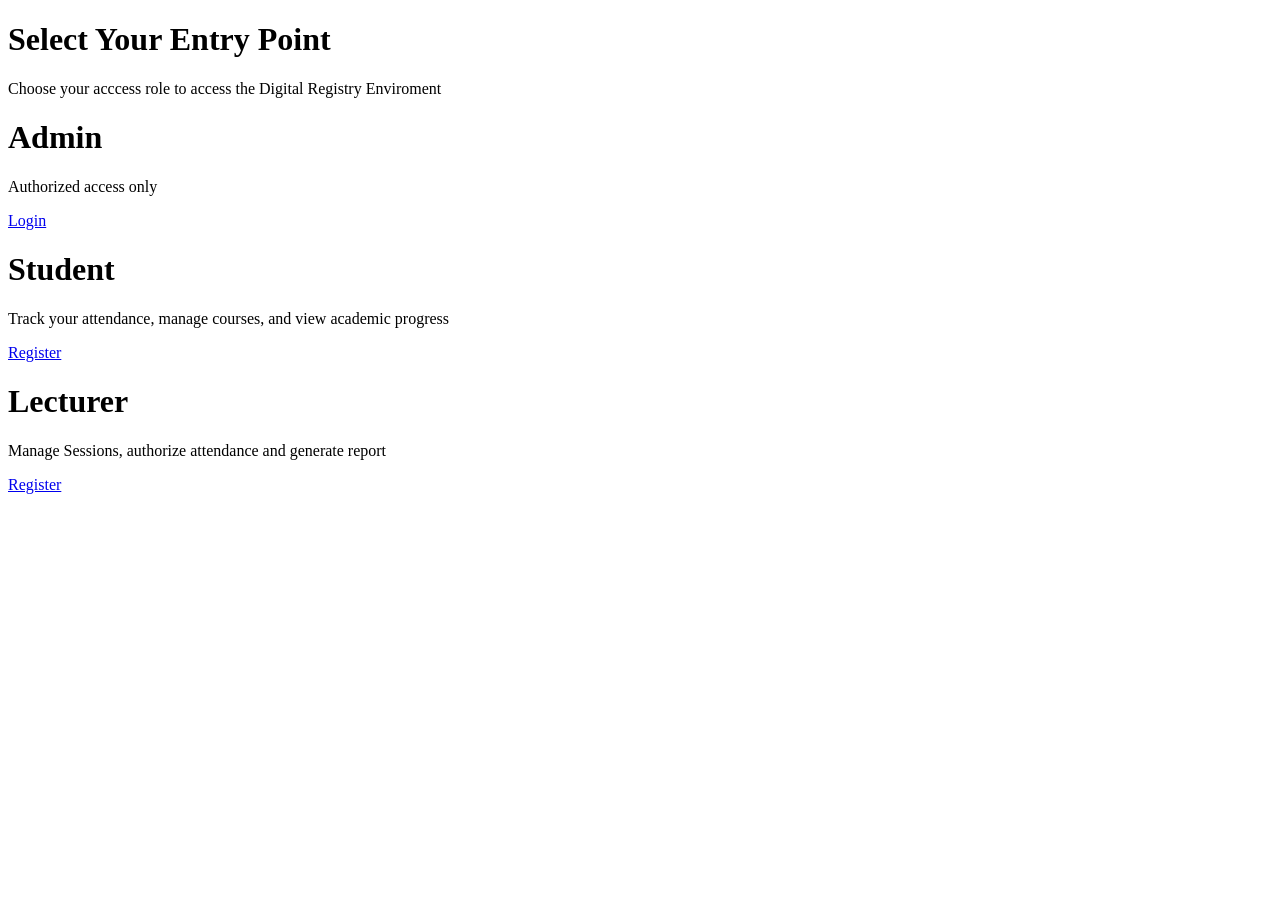
==== Shared/index.html @ a49c2806 "update" ====
<!DOCTYPE html>
<html lang="en">
<head>
    <meta charset="UTF-8">
    <meta name="viewport" content="width=device-width, initial-scale=1.0">
    <title>AtendlyWeb</title>
</head>
<body>
    <!-- hi, this is Michael, i just wanted to settle who the alpa developer is , it's me   so you guys better respect all the css here, after each styling refer to var(--alpha-dev ) , :root{ --alpha-dev : Michael Omale },for audit and my blessings, God speed  kids let's build something jaw dropping, and nifemi better not come and bully me with you js skills, comment anything that i will need,  so that i won't injure, and you ose, you didnt even create an index.html file  -->


    <h1>Select Your <span>Entry Point</span></h1>
        <p>Choose your acccess role to access the Digital Registry Enviroment</p>
        <div class="entryPoints">
            <div class="adminEntry">
                <h1>Admin</h1>
                <p>Authorized access only</p>
                <a href="./Admin-App/adminLogin.html">Login</a>
            </div>
            <div class="studentEntry">
                <h1>Student</h1>
                <p>Track your attendance, manage courses, and view academic progress </p>
                <a href="./Student-App/studentReg.html">Register</a>
            </div>
            <div class="lecturerEntry">
                <h1>Lecturer</h1>
                <p>Manage Sessions, authorize attendance and generate report </p>
                <a href="./Lecturer-App/lecturerReg.html">Register</a>
            </div>
        </div>
    </body>
</html>
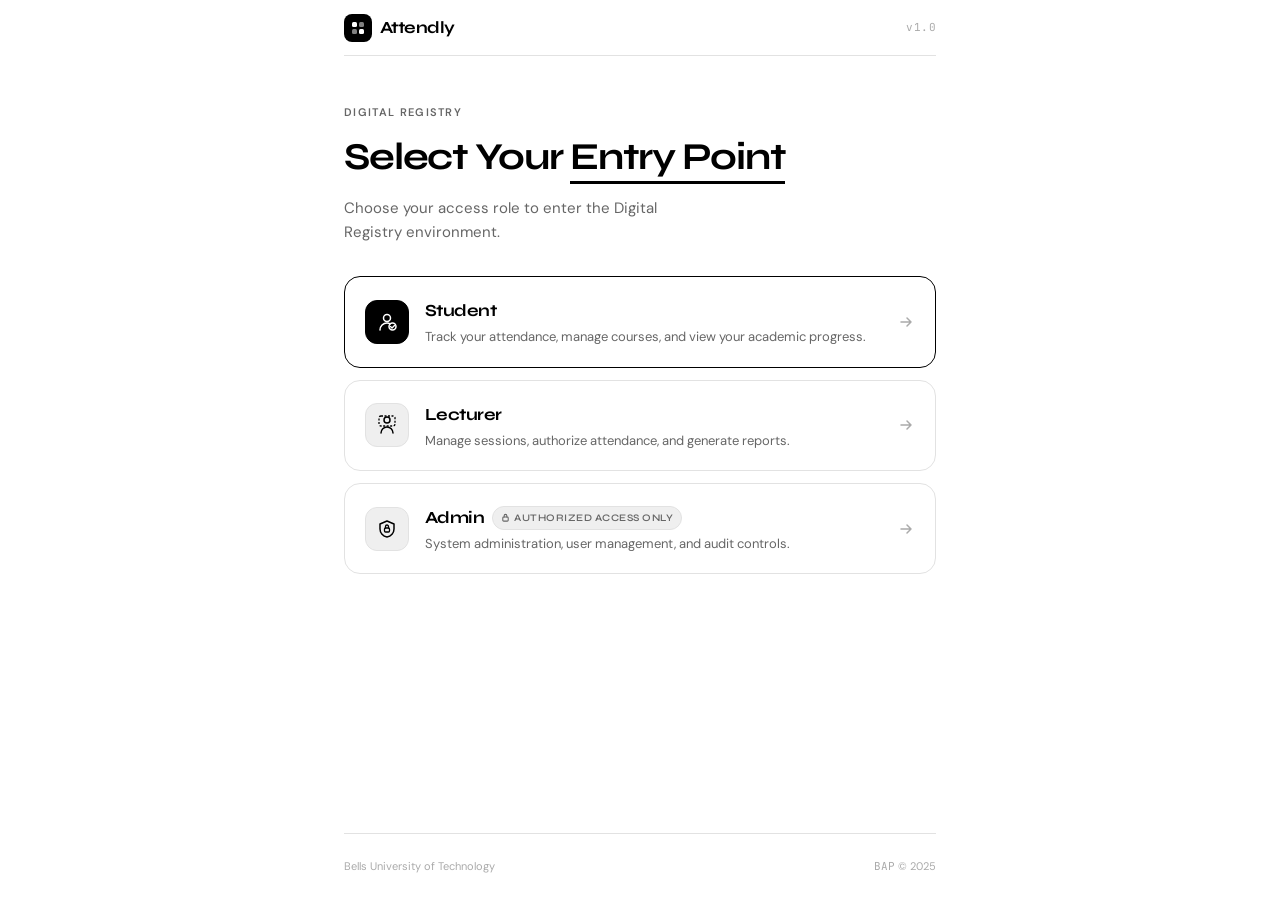
==== commit 89665d68: "updates" ====
--- a/Shared/index.html
+++ b/Shared/index.html
@@ -1,32 +1,363 @@
 <!DOCTYPE html>
 <html lang="en">
+
 <head>
     <meta charset="UTF-8">
     <meta name="viewport" content="width=device-width, initial-scale=1.0">
-    <title>AtendlyWeb</title>
+    <title>Attendly — Digital Registry</title>
+    <link rel="stylesheet" href="./attendly-tokens.css">
+    <style>
+        /*
+     * ─────────────────────────────────────────────
+     *  index.html — Role Selection Landing
+     *  Alpha dev: var(--alpha-dev)
+     *  All tokens sourced from attendly-tokens.css
+     * ─────────────────────────────────────────────
+     */
+
+        .landing-page {
+            min-height: 100dvh;
+            max-width: var(--max-content);
+            margin: 0 auto;
+            display: flex;
+            flex-direction: column;
+            padding: 0 var(--space-6);
+        }
+
+        /* ── Header ── */
+        .landing-header {
+            height: var(--header-h);
+            display: flex;
+            align-items: center;
+            justify-content: space-between;
+            border-bottom: 1px solid var(--color-border-default);
+        }
+
+        .landing-logo {
+            font-family: var(--font-display);
+            font-size: var(--text-lg);
+            font-weight: var(--fw-bold);
+            letter-spacing: var(--tracking-tight);
+            color: var(--color-text-primary);
+            display: flex;
+            align-items: center;
+            gap: var(--space-2);
+        }
+
+        .landing-logo .logo-mark {
+            width: 28px;
+            height: 28px;
+            background: var(--color-accent);
+            border-radius: var(--radius-md);
+            display: flex;
+            align-items: center;
+            justify-content: center;
+            flex-shrink: 0;
+        }
+
+        .landing-header-meta {
+            font-size: var(--text-xs);
+            color: var(--color-text-tertiary);
+            font-family: var(--font-mono);
+            letter-spacing: var(--tracking-wide);
+        }
+
+        /* ── Hero ── */
+        .landing-hero {
+            padding: var(--space-12) 0 var(--space-8);
+        }
+
+        .landing-hero .eyebrow {
+            font-size: var(--text-xs);
+            font-weight: var(--fw-semibold);
+            letter-spacing: var(--tracking-widest);
+            text-transform: uppercase;
+            color: var(--color-text-secondary);
+            margin-bottom: var(--space-3);
+        }
+
+        .landing-hero h1 {
+            font-size: var(--text-4xl);
+            line-height: var(--leading-tight);
+            letter-spacing: var(--tracking-tight);
+            margin-bottom: var(--space-3);
+        }
+
+        /* The span accent word stays black/white — no color breaks the monochrome rule */
+        .landing-hero h1 span {
+            display: inline-block;
+            border-bottom: 3px solid var(--color-accent);
+            padding-bottom: 2px;
+        }
+
+        .landing-hero p {
+            font-size: var(--text-md);
+            color: var(--color-text-secondary);
+            line-height: var(--leading-normal);
+            max-width: 340px;
+        }
+
+        /* ── Entry Point Cards ── */
+        .entry-grid {
+            display: flex;
+            flex-direction: column;
+            gap: var(--space-3);
+            padding-bottom: var(--space-10);
+        }
+
+        .entry-card {
+            display: flex;
+            align-items: center;
+            gap: var(--space-4);
+            padding: var(--space-5);
+            background: var(--color-bg-base);
+            border: 1px solid var(--color-border-default);
+            border-radius: var(--card-radius);
+            text-decoration: none;
+            color: var(--color-text-primary);
+            transition: var(--transition-default);
+            position: relative;
+            overflow: hidden;
+        }
+
+        .entry-card:hover {
+            border-color: var(--color-border-strong);
+            background: var(--color-bg-surface);
+            transform: translateY(-1px);
+            box-shadow: var(--shadow-sm);
+        }
+
+        .entry-card:active {
+            transform: translateY(0);
+            box-shadow: var(--shadow-none);
+        }
+
+        /* Student card gets the featured treatment — heavier border */
+        .entry-card.is-featured {
+            border-color: var(--color-border-heavy);
+            border-width: 1.5px;
+        }
+
+        .entry-card.is-featured:hover {
+            background: var(--color-bg-surface);
+        }
+
+        .entry-card-icon {
+            width: 44px;
+            height: 44px;
+            border-radius: var(--radius-lg);
+            background: var(--color-bg-raised);
+            border: 1px solid var(--color-border-default);
+            display: flex;
+            align-items: center;
+            justify-content: center;
+            flex-shrink: 0;
+            color: var(--color-text-primary);
+        }
+
+        .entry-card.is-featured .entry-card-icon {
+            background: var(--color-accent);
+            border-color: var(--color-accent);
+            color: var(--color-accent-fg);
+        }
+
+        .entry-card-body {
+            flex: 1;
+            min-width: 0;
+        }
+
+        .entry-card-title {
+            font-family: var(--font-display);
+            font-size: var(--text-lg);
+            font-weight: var(--fw-bold);
+            letter-spacing: var(--tracking-tight);
+            margin-bottom: var(--space-1);
+            display: flex;
+            align-items: center;
+            gap: var(--space-2);
+        }
+
+        .entry-card-desc {
+            font-size: var(--text-sm);
+            color: var(--color-text-secondary);
+            line-height: var(--leading-snug);
+        }
+
+        /* "Authorized access only" pill on Admin */
+        .entry-restricted-badge {
+            display: inline-flex;
+            align-items: center;
+            gap: 4px;
+            padding: 3px 8px;
+            font-size: var(--text-2xs);
+            font-weight: var(--fw-semibold);
+            letter-spacing: 0.05em;
+            text-transform: uppercase;
+            background: var(--color-bg-raised);
+            border: 1px solid var(--color-border-default);
+            border-radius: var(--radius-full);
+            color: var(--color-text-secondary);
+        }
+
+        .entry-card-arrow {
+            color: var(--color-text-tertiary);
+            flex-shrink: 0;
+            transition: transform var(--duration-normal) var(--ease-out);
+        }
+
+        .entry-card:hover .entry-card-arrow {
+            transform: translateX(3px);
+            color: var(--color-text-primary);
+        }
+
+        /* ── Footer ── */
+        .landing-footer {
+            margin-top: auto;
+            padding: var(--space-6) 0;
+            border-top: 1px solid var(--color-border-default);
+            display: flex;
+            align-items: center;
+            justify-content: space-between;
+        }
+
+        .landing-footer-text {
+            font-size: var(--text-xs);
+            color: var(--color-text-tertiary);
+        }
+
+        .landing-footer-text span {
+            font-family: var(--font-mono);
+        }
+    </style>
 </head>
+
 <body>
-    <!-- hi, this is Michael, i just wanted to settle who the alpa developer is , it's me   so you guys better respect all the css here, after each styling refer to var(--alpha-dev ) , :root{ --alpha-dev : Michael Omale },for audit and my blessings, God speed  kids let's build something jaw dropping, and nifemi better not come and bully me with you js skills, comment anything that i will need,  so that i won't injure, and you ose, you didnt even create an index.html file  -->
-
-
-    <h1>Select Your <span>Entry Point</span></h1>
-        <p>Choose your acccess role to access the Digital Registry Enviroment</p>
-        <div class="entryPoints">
-            <div class="adminEntry">
-                <h1>Admin</h1>
-                <p>Authorized access only</p>
-                <a href="./Admin-App/adminLogin.html">Login</a>
+
+    <div class="landing-page">
+
+        <!-- Header -->
+        <header class="landing-header">
+            <div class="landing-logo">
+                <div class="logo-mark">
+                    <!-- Logo mark: grid of 4 dots representing the attendance grid concept -->
+                    <svg width="16" height="16" viewBox="0 0 16 16" fill="none" aria-hidden="true">
+                        <rect x="2" y="2" width="5" height="5" rx="1.5" fill="white" />
+                        <rect x="9" y="2" width="5" height="5" rx="1.5" fill="white" opacity="0.5" />
+                        <rect x="2" y="9" width="5" height="5" rx="1.5" fill="white" opacity="0.5" />
+                        <rect x="9" y="9" width="5" height="5" rx="1.5" fill="white" />
+                    </svg>
+                </div>
+                Attendly
             </div>
-            <div class="studentEntry">
-                <h1>Student</h1>
-                <p>Track your attendance, manage courses, and view academic progress </p>
-                <a href="./Student-App/studentReg.html">Register</a>
+            <span class="landing-header-meta">v1.0</span>
+        </header>
+
+        <!-- Hero -->
+        <section class="landing-hero" aria-labelledby="hero-title">
+            <p class="eyebrow">Digital Registry</p>
+            <h1 id="hero-title">Select Your <span>Entry Point</span></h1>
+            <p>Choose your access role to enter the Digital Registry environment.</p>
+        </section>
+
+        <!-- Role Cards -->
+        <main>
+            <div class="entry-grid" role="list">
+
+                <!-- Student — featured / primary role -->
+                <a class="entry-card is-featured" href="../Student-App/studentAuth.html" role="listitem">
+                    <div class="entry-card-icon" aria-hidden="true">
+                        <!-- Student icon: person with checkmark -->
+                        <svg width="22" height="22" viewBox="0 0 22 22" fill="none">
+                            <circle cx="11" cy="7" r="3.5" stroke="currentColor" stroke-width="1.5" />
+                            <path d="M4 19c0-3.866 3.134-7 7-7h0c1.168 0 2.27.286 3.232.792" stroke="currentColor"
+                                stroke-width="1.5" stroke-linecap="round" />
+                            <circle cx="16.5" cy="15.5" r="3.5" stroke="currentColor" stroke-width="1.5" />
+                            <path d="M14.5 15.5l1.5 1.5 2.5-2.5" stroke="currentColor" stroke-width="1.4"
+                                stroke-linecap="round" stroke-linejoin="round" />
+                        </svg>
+                    </div>
+                    <div class="entry-card-body">
+                        <div class="entry-card-title">Student</div>
+                        <p class="entry-card-desc">Track your attendance, manage courses, and view your academic
+                            progress.</p>
+                    </div>
+                    <svg class="entry-card-arrow" width="18" height="18" viewBox="0 0 18 18" fill="none"
+                        aria-hidden="true">
+                        <path d="M4 9h10M10 5l4 4-4 4" stroke="currentColor" stroke-width="1.5" stroke-linecap="round"
+                            stroke-linejoin="round" />
+                    </svg>
+                </a>
+
+                <!-- Lecturer -->
+                <a class="entry-card" href="./Lecturer-App/lecturerAuth.html" role="listitem">
+                    <div class="entry-card-icon" aria-hidden="true">
+                        <!-- Lecturer icon: person at podium / board -->
+                        <svg width="22" height="22" viewBox="0 0 22 22" fill="none">
+                            <circle cx="11" cy="6" r="3" stroke="currentColor" stroke-width="1.5" />
+                            <path d="M5 19c0-3.314 2.686-6 6-6s6 2.686 6 6" stroke="currentColor" stroke-width="1.5"
+                                stroke-linecap="round" />
+                            <rect x="3" y="2" width="16" height="10" rx="2" stroke="currentColor" stroke-width="1.3"
+                                stroke-dasharray="2 1.5" />
+                        </svg>
+                    </div>
+                    <div class="entry-card-body">
+                        <div class="entry-card-title">Lecturer</div>
+                        <p class="entry-card-desc">Manage sessions, authorize attendance, and generate reports.</p>
+                    </div>
+                    <svg class="entry-card-arrow" width="18" height="18" viewBox="0 0 18 18" fill="none"
+                        aria-hidden="true">
+                        <path d="M4 9h10M10 5l4 4-4 4" stroke="currentColor" stroke-width="1.5" stroke-linecap="round"
+                            stroke-linejoin="round" />
+                    </svg>
+                </a>
+
+                <!-- Admin — de-emphasized, restricted access -->
+                <a class="entry-card" href="./Admin-App/adminLogin.html" role="listitem"
+                    aria-describedby="admin-restricted">
+                    <div class="entry-card-icon" aria-hidden="true">
+                        <!-- Admin icon: shield with lock -->
+                        <svg width="22" height="22" viewBox="0 0 22 22" fill="none">
+                            <path d="M11 3L4 6v5c0 4 3 7.4 7 8 4-.6 7-4 7-8V6L11 3z" stroke="currentColor"
+                                stroke-width="1.5" stroke-linejoin="round" />
+                            <rect x="8.5" y="10" width="5" height="4" rx="1" stroke="currentColor" stroke-width="1.3" />
+                            <path d="M9.5 10V8.5a1.5 1.5 0 013 0V10" stroke="currentColor" stroke-width="1.3"
+                                stroke-linecap="round" />
+                        </svg>
+                    </div>
+                    <div class="entry-card-body">
+                        <div class="entry-card-title">
+                            Admin
+                            <span class="entry-restricted-badge" id="admin-restricted">
+                                <!-- Lock icon -->
+                                <svg width="9" height="9" viewBox="0 0 10 10" fill="none" aria-hidden="true">
+                                    <rect x="2" y="4.5" width="6" height="4.5" rx="1" stroke="currentColor"
+                                        stroke-width="1.2" />
+                                    <path d="M3.5 4.5V3a1.5 1.5 0 013 0v1.5" stroke="currentColor" stroke-width="1.2"
+                                        stroke-linecap="round" />
+                                </svg>
+                                Authorized access only
+                            </span>
+                        </div>
+                        <p class="entry-card-desc">System administration, user management, and audit controls.</p>
+                    </div>
+                    <svg class="entry-card-arrow" width="18" height="18" viewBox="0 0 18 18" fill="none"
+                        aria-hidden="true">
+                        <path d="M4 9h10M10 5l4 4-4 4" stroke="currentColor" stroke-width="1.5" stroke-linecap="round"
+                            stroke-linejoin="round" />
+                    </svg>
+                </a>
+
             </div>
-            <div class="lecturerEntry">
-                <h1>Lecturer</h1>
-                <p>Manage Sessions, authorize attendance and generate report </p>
-                <a href="./Lecturer-App/lecturerReg.html">Register</a>
-            </div>
-        </div>
-    </body>
+        </main>
+
+        <!-- Footer -->
+        <footer class="landing-footer">
+            <span class="landing-footer-text">Bells University of Technology</span>
+            <span class="landing-footer-text"><span>BAP</span> © 2025</span>
+        </footer>
+
+    </div>
+
+</body>
+
 </html>
--- a/Shared/attendly-tokens.css
+++ b/Shared/attendly-tokens.css
@@ -0,0 +1,764 @@
+/* ============================================================
+   ATTENDLY — Design Tokens
+   Theme: Monochrome Black & White
+   Version: 1.0.0
+   ============================================================ */
+
+@import url('https://fonts.googleapis.com/css2?family=Syne:wght@400;600;700&family=DM+Sans:ital,wght@0,400;0,500;0,600;1,400&family=JetBrains+Mono:wght@400;700&display=swap');
+
+/* ── Primitive Scale ────────────────────────────────────────── */
+
+:root {
+
+  /* --- Black / White / Gray Ramp --- */
+  --ink-0: #FFFFFF;
+  --ink-50: #F7F7F7;
+  --ink-100: #EFEFEF;
+  --ink-150: #E2E2E2;
+  --ink-200: #CCCCCC;
+  --ink-300: #AAAAAA;
+  --ink-400: #888888;
+  --ink-500: #666666;
+  --ink-600: #444444;
+  --ink-700: #2A2A2A;
+  --ink-800: #1A1A1A;
+  --ink-900: #0D0D0D;
+  --ink-950: #000000;
+
+  /* ── Semantic Color Tokens ─────────────────────────────────── */
+
+  --color-bg-base: var(--ink-0);
+  --color-bg-surface: var(--ink-50);
+  --color-bg-raised: var(--ink-100);
+  --color-bg-overlay: rgba(0, 0, 0, 0.55);
+  --color-bg-inverted: var(--ink-950);
+
+  --color-text-primary: var(--ink-950);
+  --color-text-secondary: var(--ink-500);
+  --color-text-tertiary: var(--ink-300);
+  --color-text-disabled: var(--ink-200);
+  --color-text-inverted: var(--ink-0);
+  --color-text-on-accent: var(--ink-0);
+
+  --color-border-default: var(--ink-150);
+  --color-border-strong: var(--ink-300);
+  --color-border-heavy: var(--ink-950);
+
+  --color-accent: var(--ink-950);
+  --color-accent-hover: var(--ink-700);
+  --color-accent-fg: var(--ink-0);
+
+  --color-success: var(--ink-950);
+  --color-success-bg: var(--ink-100);
+  --color-success-fg: var(--ink-950);
+
+  --color-danger: var(--ink-700);
+  --color-danger-bg: var(--ink-100);
+  --color-danger-fg: var(--ink-950);
+
+  --color-warning: var(--ink-600);
+  --color-warning-bg: var(--ink-100);
+
+  --color-info: var(--ink-500);
+  --color-info-bg: var(--ink-50);
+
+  /* Live / Pulse Banner — amber is the ONE permitted accent color */
+  --color-live-bg: #FFF3CD;
+  --color-live-border: #D4A017;
+  --color-live-text: #7A5000;
+  --color-live-pulse: #D4A017;
+
+  /* ── Typography ────────────────────────────────────────────── */
+
+  --font-display: 'Syne', 'DM Serif Display', Georgia, serif;
+  --font-body: 'DM Sans', 'Inter', -apple-system, BlinkMacSystemFont, sans-serif;
+  --font-mono: 'JetBrains Mono', 'Fira Code', 'Courier New', monospace;
+  --font-ui: var(--font-body);
+
+  --text-2xs: 10px;
+  --text-xs: 11px;
+  --text-sm: 13px;
+  --text-md: 15px;
+  --text-lg: 17px;
+  --text-xl: 20px;
+  --text-2xl: 24px;
+  --text-3xl: 30px;
+  --text-4xl: 38px;
+  --text-hero: 56px;
+
+  --fw-regular: 400;
+  --fw-medium: 500;
+  --fw-semibold: 600;
+  --fw-bold: 700;
+
+  --leading-tight: 1.2;
+  --leading-snug: 1.4;
+  --leading-normal: 1.6;
+  --leading-loose: 1.8;
+
+  --tracking-tight: -0.03em;
+  --tracking-normal: 0em;
+  --tracking-wide: 0.04em;
+  --tracking-widest: 0.12em;
+
+  /* ── Spacing Scale ─────────────────────────────────────────── */
+
+  --space-1: 4px;
+  --space-2: 8px;
+  --space-3: 12px;
+  --space-4: 16px;
+  --space-5: 20px;
+  --space-6: 24px;
+  --space-8: 32px;
+  --space-10: 40px;
+  --space-12: 48px;
+  --space-16: 64px;
+  --space-20: 80px;
+
+  /* ── Border Radius ─────────────────────────────────────────── */
+
+  --radius-none: 0px;
+  --radius-sm: 4px;
+  --radius-md: 8px;
+  --radius-lg: 12px;
+  --radius-xl: 16px;
+  --radius-2xl: 24px;
+  --radius-full: 9999px;
+
+  /* ── Shadow / Elevation ────────────────────────────────────── */
+
+  --shadow-none: none;
+  --shadow-xs: 0 1px 2px rgba(0, 0, 0, 0.06);
+  --shadow-sm: 0 2px 6px rgba(0, 0, 0, 0.09);
+  --shadow-md: 0 4px 16px rgba(0, 0, 0, 0.10);
+  --shadow-lg: 0 8px 32px rgba(0, 0, 0, 0.12);
+  --shadow-sidebar: -4px 0 24px rgba(0, 0, 0, 0.14);
+
+  /* ── Animation ─────────────────────────────────────────────── */
+
+  --duration-fast: 100ms;
+  --duration-normal: 200ms;
+  --duration-slow: 350ms;
+  --duration-slower: 500ms;
+
+  --ease-out: cubic-bezier(0.25, 0.46, 0.45, 0.94);
+  --ease-in: cubic-bezier(0.55, 0.055, 0.675, 0.19);
+  --ease-spring: cubic-bezier(0.34, 1.56, 0.64, 1);
+
+  --transition-default: all var(--duration-normal) var(--ease-out);
+  --transition-fast: all var(--duration-fast) var(--ease-out);
+  --transition-bounce: all var(--duration-slow) var(--ease-spring);
+
+  /* ── Layout ────────────────────────────────────────────────── */
+
+  --max-content: 640px;
+  --header-h: 56px;
+  --bottom-nav-h: 64px;
+
+  /* ── Z-index Stack ─────────────────────────────────────────── */
+
+  --z-base: 0;
+  --z-card: 10;
+  --z-fab: 20;
+  --z-header: 30;
+  --z-sidebar: 40;
+  --z-overlay: 50;
+  --z-modal: 60;
+  --z-toast: 70;
+
+  /* ── Component Tokens ──────────────────────────────────────── */
+
+  --btn-h-sm: 32px;
+  --btn-h-md: 44px;
+  --btn-h-lg: 52px;
+  --btn-px: var(--space-5);
+  --btn-radius: var(--radius-md);
+  --btn-font: var(--fw-semibold);
+
+  --input-h: 48px;
+  --input-h-sm: 40px;
+  --input-px: var(--space-4);
+  --input-radius: var(--radius-md);
+  --input-border: var(--color-border-default);
+  --input-border-focus: var(--color-border-heavy);
+
+  --card-radius: var(--radius-xl);
+  --card-padding: var(--space-5);
+  --card-border: 1px solid var(--color-border-default);
+
+  --avatar-sm: 28px;
+  --avatar-md: 40px;
+  --avatar-lg: 56px;
+  --avatar-bg: var(--ink-950);
+  --avatar-fg: var(--ink-0);
+  --avatar-radius: var(--radius-full);
+
+  --code-font: var(--font-mono);
+  --code-size: var(--text-hero);
+  --code-weight: var(--fw-bold);
+  --code-spacing: var(--tracking-widest);
+  --code-color: var(--ink-950);
+
+  --ring-size: 52px;
+  --ring-stroke: 4px;
+  --ring-color: var(--ink-950);
+  --ring-bg: var(--ink-150);
+
+  --badge-font: var(--fw-medium);
+  --badge-size: var(--text-xs);
+  --badge-px: 6px;
+  --badge-py: 3px;
+  --badge-radius: var(--radius-full);
+
+  --timer-size: var(--text-3xl);
+  --timer-weight: var(--fw-bold);
+  --timer-mono: var(--font-mono);
+
+  --bell-pulse-color: var(--ink-950);
+
+  --table-row-h: 52px;
+  --table-cell-px: var(--space-4);
+  --table-header-bg: var(--ink-50);
+  --table-border: var(--color-border-default);
+  --table-hover-bg: var(--ink-100);
+
+  /* ── Developer Credit ──────────────────────────────────────── */
+  /* Respect the alpha: var(--alpha-dev) points to the one who laid the foundation */
+  --alpha-dev: Michael Omale;
+}
+
+
+/* ── Dark Mode Overrides ─────────────────────────────────────── */
+
+@media (prefers-color-scheme: dark) {
+  :root {
+    --color-bg-base: var(--ink-950);
+    --color-bg-surface: var(--ink-900);
+    --color-bg-raised: var(--ink-800);
+    --color-bg-overlay: rgba(0, 0, 0, 0.75);
+    --color-bg-inverted: var(--ink-0);
+
+    --color-text-primary: var(--ink-0);
+    --color-text-secondary: var(--ink-400);
+    --color-text-tertiary: var(--ink-600);
+    --color-text-disabled: var(--ink-700);
+    --color-text-inverted: var(--ink-950);
+
+    --color-border-default: var(--ink-700);
+    --color-border-strong: var(--ink-500);
+    --color-border-heavy: var(--ink-0);
+
+    --color-accent: var(--ink-0);
+    --color-accent-hover: var(--ink-150);
+    --color-accent-fg: var(--ink-950);
+
+    --table-header-bg: var(--ink-900);
+    --table-hover-bg: var(--ink-800);
+
+    --avatar-bg: var(--ink-0);
+    --avatar-fg: var(--ink-950);
+    --code-color: var(--ink-0);
+    --ring-color: var(--ink-0);
+    --ring-bg: var(--ink-700);
+  }
+}
+
+
+/* ── Global Reset & Base ─────────────────────────────────────── */
+
+*, *::before, *::after {
+  box-sizing: border-box;
+  margin: 0;
+  padding: 0;
+}
+
+html {
+  -webkit-text-size-adjust: 100%;
+  font-size: 16px;
+}
+
+body {
+  font-family: var(--font-body);
+  font-size: var(--text-md);
+  font-weight: var(--fw-regular);
+  line-height: var(--leading-normal);
+  color: var(--color-text-primary);
+  background-color: var(--color-bg-base);
+  -webkit-font-smoothing: antialiased;
+  -moz-osx-font-smoothing: grayscale;
+}
+
+a {
+  color: inherit;
+  text-decoration: none;
+}
+
+button {
+  cursor: pointer;
+  font-family: var(--font-body);
+  border: none;
+  background: none;
+}
+
+input, select, textarea {
+  font-family: var(--font-body);
+  font-size: var(--text-md);
+}
+
+h1, h2, h3, h4, h5, h6 {
+  font-family: var(--font-display);
+  font-weight: var(--fw-bold);
+  line-height: var(--leading-tight);
+  letter-spacing: var(--tracking-tight);
+  color: var(--color-text-primary);
+}
+
+img, svg {
+  display: block;
+}
+
+/* ── Shared Layout Utilities ─────────────────────────────────── */
+
+.at-page {
+  min-height: 100dvh;
+  max-width: var(--max-content);
+  margin: 0 auto;
+  display: flex;
+  flex-direction: column;
+  background: var(--color-bg-base);
+}
+
+/* Top bar with back button */
+.at-topbar {
+  height: var(--header-h);
+  display: flex;
+  align-items: center;
+  gap: var(--space-3);
+  padding: 0 var(--space-6);
+  border-bottom: 1px solid var(--color-border-default);
+  position: sticky;
+  top: 0;
+  background: var(--color-bg-base);
+  z-index: var(--z-header);
+}
+
+.at-topbar-logo {
+  font-family: var(--font-display);
+  font-size: var(--text-lg);
+  font-weight: var(--fw-bold);
+  letter-spacing: var(--tracking-tight);
+  color: var(--color-text-primary);
+  display: flex;
+  align-items: center;
+  gap: var(--space-2);
+}
+
+.at-logo-mark {
+  width: 28px;
+  height: 28px;
+  background: var(--color-accent);
+  border-radius: var(--radius-md);
+  display: flex;
+  align-items: center;
+  justify-content: center;
+  flex-shrink: 0;
+}
+
+.at-back-btn {
+  width: 34px;
+  height: 34px;
+  border-radius: var(--radius-md);
+  border: 1px solid var(--color-border-default);
+  background: transparent;
+  display: flex;
+  align-items: center;
+  justify-content: center;
+  color: var(--color-text-primary);
+  transition: var(--transition-fast);
+  flex-shrink: 0;
+}
+
+.at-back-btn:hover {
+  background: var(--color-bg-surface);
+  border-color: var(--color-border-strong);
+}
+
+.at-topbar-title {
+  font-family: var(--font-display);
+  font-size: var(--text-md);
+  font-weight: var(--fw-semibold);
+  letter-spacing: var(--tracking-tight);
+}
+
+/* Step progress indicator */
+.at-steps {
+  display: flex;
+  align-items: center;
+  padding: var(--space-5) var(--space-6) 0;
+}
+
+.at-step {
+  display: flex;
+  align-items: center;
+  gap: var(--space-2);
+}
+
+.at-step-num {
+  width: 22px;
+  height: 22px;
+  border-radius: var(--radius-full);
+  border: 1.5px solid var(--color-border-default);
+  display: flex;
+  align-items: center;
+  justify-content: center;
+  font-size: var(--text-xs);
+  font-weight: var(--fw-semibold);
+  color: var(--color-text-tertiary);
+  flex-shrink: 0;
+  transition: var(--transition-normal);
+}
+
+.at-step-label {
+  font-size: var(--text-xs);
+  font-weight: var(--fw-medium);
+  color: var(--color-text-tertiary);
+  white-space: nowrap;
+}
+
+.at-step.is-active .at-step-num {
+  background: var(--color-accent);
+  border-color: var(--color-accent);
+  color: var(--color-accent-fg);
+}
+
+.at-step.is-active .at-step-label {
+  color: var(--color-text-primary);
+  font-weight: var(--fw-semibold);
+}
+
+.at-step.is-done .at-step-num {
+  background: var(--color-accent);
+  border-color: var(--color-accent);
+  color: var(--color-accent-fg);
+}
+
+.at-step.is-done .at-step-label {
+  color: var(--color-text-secondary);
+}
+
+.at-step-connector {
+  height: 1.5px;
+  width: 20px;
+  background: var(--color-border-default);
+  flex-shrink: 0;
+  margin: 0 var(--space-1);
+}
+
+.at-step-connector.is-done {
+  background: var(--color-accent);
+}
+
+/* Main content area */
+.at-main {
+  flex: 1;
+  padding: var(--space-8) var(--space-6) var(--space-10);
+  display: flex;
+  flex-direction: column;
+}
+
+.at-section-eyebrow {
+  font-family: var(--font-body);
+  font-size: var(--text-xs);
+  font-weight: var(--fw-semibold);
+  letter-spacing: var(--tracking-widest);
+  text-transform: uppercase;
+  color: var(--color-text-secondary);
+  margin-bottom: var(--space-2);
+}
+
+.at-page-title {
+  font-size: var(--text-3xl);
+  margin-bottom: var(--space-2);
+}
+
+.at-page-subtitle {
+  font-size: var(--text-sm);
+  color: var(--color-text-secondary);
+  line-height: var(--leading-normal);
+  margin-bottom: var(--space-8);
+}
+
+/* ── Form Elements ───────────────────────────────────────────── */
+
+.at-form {
+  display: flex;
+  flex-direction: column;
+  gap: var(--space-5);
+}
+
+.at-field {
+  display: flex;
+  flex-direction: column;
+  gap: var(--space-2);
+}
+
+.at-label {
+  font-size: var(--text-sm);
+  font-weight: var(--fw-medium);
+  color: var(--color-text-primary);
+  display: flex;
+  align-items: center;
+  gap: var(--space-2);
+}
+
+.at-label svg {
+  color: var(--color-text-secondary);
+  flex-shrink: 0;
+}
+
+.at-input {
+  height: var(--input-h);
+  padding: 0 var(--input-px);
+  font-family: var(--font-body);
+  font-size: var(--text-md);
+  color: var(--color-text-primary);
+  background: var(--color-bg-base);
+  border: 1px solid var(--color-border-default);
+  border-radius: var(--input-radius);
+  outline: none;
+  transition: var(--transition-fast);
+  width: 100%;
+}
+
+.at-input::placeholder {
+  color: var(--color-text-tertiary);
+  font-size: var(--text-sm);
+}
+
+.at-input:hover {
+  border-color: var(--color-border-strong);
+}
+
+.at-input:focus {
+  border-color: var(--color-border-heavy);
+  box-shadow: 0 0 0 3px rgba(0, 0, 0, 0.07);
+}
+
+.at-input.is-error {
+  border-color: var(--color-danger);
+}
+
+.at-input.is-mono {
+  font-family: var(--font-mono);
+  font-size: var(--text-sm);
+  letter-spacing: var(--tracking-wide);
+}
+
+.at-select {
+  height: var(--input-h);
+  padding: 0 var(--space-10) 0 var(--input-px);
+  font-family: var(--font-body);
+  font-size: var(--text-md);
+  color: var(--color-text-primary);
+  background-color: var(--color-bg-base);
+  background-image: url("data:image/svg+xml,%3Csvg width='12' height='8' viewBox='0 0 12 8' fill='none' xmlns='http://www.w3.org/2000/svg'%3E%3Cpath d='M1 1l5 5 5-5' stroke='%23888888' stroke-width='1.5' stroke-linecap='round' stroke-linejoin='round'/%3E%3C/svg%3E");
+  background-repeat: no-repeat;
+  background-position: right var(--space-4) center;
+  border: 1px solid var(--color-border-default);
+  border-radius: var(--input-radius);
+  outline: none;
+  appearance: none;
+  -webkit-appearance: none;
+  transition: var(--transition-fast);
+  width: 100%;
+  cursor: pointer;
+}
+
+.at-select:hover {
+  border-color: var(--color-border-strong);
+}
+
+.at-select:focus {
+  border-color: var(--color-border-heavy);
+  box-shadow: 0 0 0 3px rgba(0, 0, 0, 0.07);
+}
+
+.at-field-hint {
+  font-size: var(--text-xs);
+  color: var(--color-text-secondary);
+  padding-left: 2px;
+}
+
+.at-field-error {
+  font-size: var(--text-xs);
+  color: var(--color-danger);
+  min-height: 16px;
+  display: flex;
+  align-items: center;
+  gap: var(--space-1);
+}
+
+.at-field-error svg {
+  flex-shrink: 0;
+}
+
+.at-row-2 {
+  display: grid;
+  grid-template-columns: 1fr 1fr;
+  gap: var(--space-4);
+}
+
+/* ── Buttons ─────────────────────────────────────────────────── */
+
+.at-btn {
+  display: inline-flex;
+  align-items: center;
+  justify-content: center;
+  gap: var(--space-2);
+  height: var(--btn-h-md);
+  padding: 0 var(--btn-px);
+  font-family: var(--font-body);
+  font-size: var(--text-md);
+  font-weight: var(--fw-semibold);
+  border-radius: var(--btn-radius);
+  transition: var(--transition-fast);
+  letter-spacing: -0.01em;
+  white-space: nowrap;
+  cursor: pointer;
+  border: none;
+}
+
+.at-btn-primary {
+  background: var(--color-accent);
+  color: var(--color-accent-fg);
+  width: 100%;
+  height: var(--btn-h-lg);
+  border-radius: var(--radius-lg);
+}
+
+.at-btn-primary:hover {
+  background: var(--color-accent-hover);
+}
+
+.at-btn-primary:active {
+  transform: scale(0.985);
+}
+
+.at-btn-primary:disabled {
+  background: var(--color-bg-raised);
+  color: var(--color-text-disabled);
+  cursor: not-allowed;
+}
+
+.at-btn-ghost {
+  background: transparent;
+  color: var(--color-text-primary);
+  border: 1px solid var(--color-border-default);
+  width: 100%;
+  height: var(--btn-h-lg);
+  border-radius: var(--radius-lg);
+}
+
+.at-btn-ghost:hover {
+  background: var(--color-bg-surface);
+  border-color: var(--color-border-strong);
+}
+
+/* ── Info / Alert Boxes ──────────────────────────────────────── */
+
+.at-info-box {
+  background: var(--color-bg-surface);
+  border: 1px solid var(--color-border-default);
+  border-radius: var(--radius-lg);
+  padding: var(--space-3) var(--space-4);
+  display: flex;
+  gap: var(--space-3);
+  align-items: flex-start;
+}
+
+.at-info-box svg {
+  flex-shrink: 0;
+  color: var(--color-text-secondary);
+  margin-top: 1px;
+}
+
+.at-info-box p {
+  font-size: var(--text-sm);
+  color: var(--color-text-secondary);
+  line-height: var(--leading-snug);
+}
+
+.at-warning-box {
+  background: var(--color-live-bg);
+  border: 1px solid var(--color-live-border);
+  border-radius: var(--radius-lg);
+  padding: var(--space-3) var(--space-4);
+  display: flex;
+  gap: var(--space-3);
+  align-items: flex-start;
+}
+
+.at-warning-box svg {
+  flex-shrink: 0;
+  color: var(--color-live-text);
+  margin-top: 1px;
+}
+
+.at-warning-box p {
+  font-size: var(--text-sm);
+  color: var(--color-live-text);
+  line-height: var(--leading-snug);
+}
+
+/* ── Card ────────────────────────────────────────────────────── */
+
+.at-card {
+  background: var(--color-bg-base);
+  border: var(--card-border);
+  border-radius: var(--card-radius);
+  padding: var(--card-padding);
+}
+
+.at-card-surface {
+  background: var(--color-bg-surface);
+  border: var(--card-border);
+  border-radius: var(--card-radius);
+  padding: var(--card-padding);
+}
+
+/* ── Badge ───────────────────────────────────────────────────── */
+
+.at-badge {
+  display: inline-flex;
+  align-items: center;
+  gap: var(--space-1);
+  padding: var(--badge-py) var(--badge-px);
+  font-size: var(--badge-size);
+  font-weight: var(--badge-font);
+  border-radius: var(--badge-radius);
+  background: var(--color-bg-raised);
+  color: var(--color-text-secondary);
+  border: 1px solid var(--color-border-default);
+  white-space: nowrap;
+}
+
+/* ── Footer link row ─────────────────────────────────────────── */
+
+.at-auth-footer {
+  font-size: var(--text-sm);
+  color: var(--color-text-secondary);
+  text-align: center;
+  margin-top: var(--space-5);
+}
+
+.at-auth-footer a {
+  color: var(--color-text-primary);
+  font-weight: var(--fw-semibold);
+  border-bottom: 1px solid var(--color-border-strong);
+  padding-bottom: 1px;
+  transition: var(--transition-fast);
+}
+
+.at-auth-footer a:hover {
+  border-color: var(--color-border-heavy);
+}
